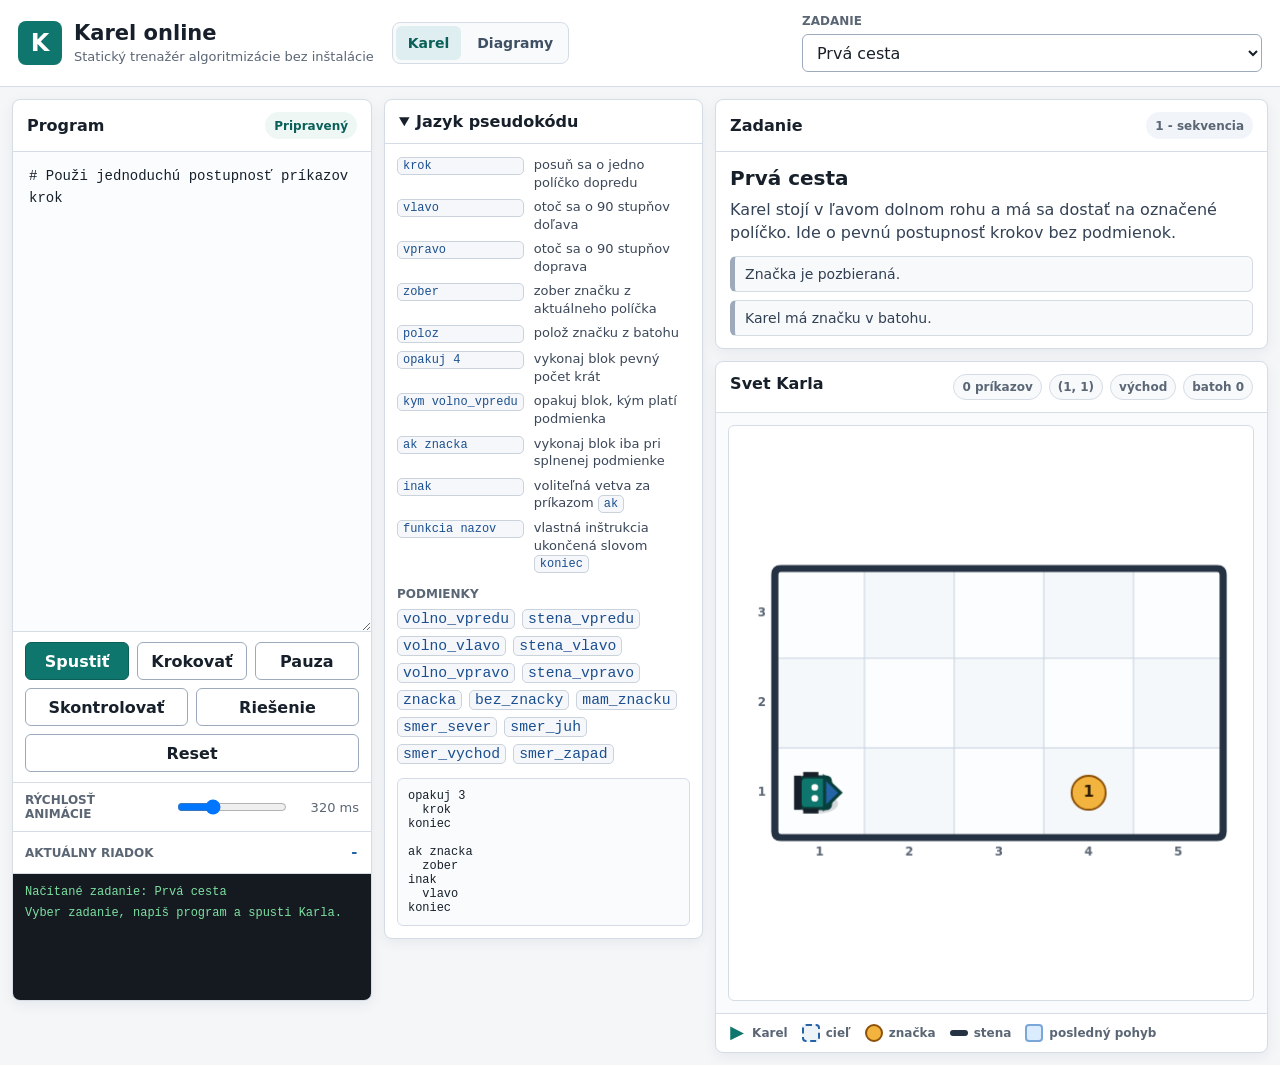
==== index.html @ ad772eb6 "init" ====
<!doctype html>
<html lang="sk">
<head>
  <meta charset="utf-8">
  <meta name="viewport" content="width=device-width, initial-scale=1">
  <title>Karel online</title>
  <link rel="stylesheet" href="styles.css">
</head>
<body>
  <div class="app-shell">
    <header class="topbar">
      <div class="brand-area">
        <a class="brand" href="index.html" aria-label="Karel online">
          <div class="brand-mark" aria-hidden="true">K</div>
          <div>
            <h1>Karel online</h1>
            <p>Statický trenažér algoritmizácie bez inštalácie</p>
          </div>
        </a>
        <nav class="main-nav" aria-label="Navigácia">
          <a class="active" href="index.html">Karel</a>
          <a href="diagramy.html">Diagramy</a>
        </nav>
      </div>

      <div class="top-controls">
        <label class="field field-inline">
          <span>Zadanie</span>
          <select id="worldSelect"></select>
        </label>
      </div>
    </header>

    <main class="workspace">
      <div class="code-zone">
        <section class="panel editor-panel" aria-labelledby="programHeading">
          <div class="panel-heading">
            <h2 id="programHeading">Program</h2>
            <span id="programState" class="status-chip">Pripravený</span>
          </div>

          <textarea id="codeEditor" spellcheck="false" aria-label="Editor pseudokódu"></textarea>

          <div class="run-controls" aria-label="Ovládanie programu">
            <button id="runBtn" type="button" class="primary">Spustiť</button>
            <button id="stepBtn" type="button">Krokovať</button>
            <button id="pauseBtn" type="button">Pauza</button>
            <button id="checkBtn" type="button">Skontrolovať</button>
            <button id="loadExampleBtn" type="button">Riešenie</button>
            <button id="resetBtn" type="button">Reset</button>
          </div>

          <div class="speed-row">
            <label for="speedRange">Rýchlosť animácie</label>
            <input id="speedRange" type="range" min="80" max="900" value="320" step="20">
            <output id="speedValue" for="speedRange">320 ms</output>
          </div>

          <div class="line-state">
            <span>Aktuálny riadok</span>
            <strong id="currentLine">-</strong>
          </div>

          <div id="consoleLog" class="console" aria-live="polite"></div>
        </section>

        <section class="panel reference-panel" aria-labelledby="languageHeading">
          <details open>
            <summary id="languageHeading">Jazyk pseudokódu</summary>
            <div class="reference-grid">
              <code>krok</code><span>posuň sa o jedno políčko dopredu</span>
              <code>vlavo</code><span>otoč sa o 90 stupňov doľava</span>
              <code>vpravo</code><span>otoč sa o 90 stupňov doprava</span>
              <code>zober</code><span>zober značku z aktuálneho políčka</span>
              <code>poloz</code><span>polož značku z batohu</span>
              <code>opakuj 4</code><span>vykonaj blok pevný počet krát</span>
              <code>kym volno_vpredu</code><span>opakuj blok, kým platí podmienka</span>
              <code>ak znacka</code><span>vykonaj blok iba pri splnenej podmienke</span>
              <code>inak</code><span>voliteľná vetva za príkazom <code>ak</code></span>
              <code>funkcia nazov</code><span>vlastná inštrukcia ukončená slovom <code>koniec</code></span>
            </div>

            <p class="subheading">Podmienky</p>
            <div class="token-row">
              <code>volno_vpredu</code>
              <code>stena_vpredu</code>
              <code>volno_vlavo</code>
              <code>stena_vlavo</code>
              <code>volno_vpravo</code>
              <code>stena_vpravo</code>
              <code>znacka</code>
              <code>bez_znacky</code>
              <code>mam_znacku</code>
              <code>smer_sever</code>
              <code>smer_juh</code>
              <code>smer_vychod</code>
              <code>smer_zapad</code>
            </div>

            <pre class="mini-example"><code>opakuj 3
  krok
koniec

ak znacka
  zober
inak
  vlavo
koniec</code></pre>
          </details>
        </section>
      </div>

      <div class="run-zone">
        <section class="panel task-panel" aria-labelledby="taskHeading">
          <div class="panel-heading">
            <h2 id="taskHeading">Zadanie</h2>
            <span id="taskLevel" class="status-chip soft">začiatočník</span>
          </div>
          <h3 id="taskTitle"></h3>
          <p id="taskStory"></p>
          <ul id="goalList" class="goal-list"></ul>
        </section>

        <section class="panel world-panel" aria-labelledby="worldHeading">
          <div class="panel-heading panel-heading-tight">
            <h2 id="worldHeading">Svet Karla</h2>
            <div class="stats">
              <span id="stepCount">0 krokov</span>
              <span id="positionState">(1, 1)</span>
              <span id="directionState">východ</span>
              <span id="bagState">batoh 0</span>
            </div>
          </div>

          <div class="canvas-shell">
            <canvas id="worldCanvas" aria-label="Mapa sveta robota Karla"></canvas>
          </div>

          <div class="legend" aria-label="Legenda mapy">
            <span><i class="legend-karel"></i>Karel</span>
            <span><i class="legend-target"></i>cieľ</span>
            <span><i class="legend-beeper"></i>značka</span>
            <span><i class="legend-wall"></i>stena</span>
            <span><i class="legend-path"></i>posledný pohyb</span>
          </div>
        </section>
      </div>
    </main>
  </div>

  <script src="app.js"></script>
</body>
</html>
---- styles.css ----
:root {
  --page: #f4f6f8;
  --surface: #ffffff;
  --surface-2: #f7f9fb;
  --ink: #17202a;
  --muted: #5b6675;
  --line: #d5dce5;
  --line-strong: #9daabb;
  --accent: #0f766e;
  --accent-strong: #0b5f59;
  --blue: #2563a7;
  --orange: #c36523;
  --danger: #b4232f;
  --success: #197a3e;
  --warning: #9a5a00;
  --shadow: 0 4px 14px rgba(20, 31, 43, 0.06);
  color-scheme: light;
}

* {
  box-sizing: border-box;
}

html,
body {
  min-height: 100%;
}

body {
  margin: 0;
  background: var(--page);
  color: var(--ink);
  font-family: Inter, ui-sans-serif, system-ui, -apple-system, BlinkMacSystemFont, "Segoe UI", sans-serif;
  letter-spacing: 0;
}

button,
select,
textarea,
input {
  font: inherit;
}

a {
  color: inherit;
}

button,
select {
  border: 1px solid var(--line-strong);
  border-radius: 6px;
  background: var(--surface);
  color: var(--ink);
}

button {
  min-height: 38px;
  padding: 0 13px;
  cursor: pointer;
  font-weight: 700;
}

button:hover {
  border-color: var(--accent);
}

button:focus-visible,
select:focus-visible,
textarea:focus-visible,
input:focus-visible {
  outline: 3px solid rgba(37, 99, 167, 0.22);
  outline-offset: 2px;
}

button.primary {
  border-color: var(--accent-strong);
  background: var(--accent);
  color: #ffffff;
}

button.primary:hover {
  background: var(--accent-strong);
}

button.active {
  border-color: var(--blue);
  background: #e8f1fb;
  color: #154a80;
}

.app-shell {
  min-height: 100vh;
  display: flex;
  flex-direction: column;
}

.topbar {
  display: flex;
  align-items: center;
  justify-content: space-between;
  gap: 18px;
  padding: 14px 18px;
  border-bottom: 1px solid var(--line);
  background: rgba(255, 255, 255, 0.94);
  position: sticky;
  top: 0;
  z-index: 10;
  backdrop-filter: blur(8px);
}

.brand-area {
  display: flex;
  align-items: center;
  gap: 18px;
  flex-wrap: wrap;
  min-width: 0;
}

.brand {
  display: flex;
  align-items: center;
  gap: 12px;
  min-width: 240px;
  color: var(--ink);
  text-decoration: none;
}

.brand-mark {
  width: 44px;
  height: 44px;
  display: grid;
  place-items: center;
  border-radius: 8px;
  background: #0f766e;
  color: #ffffff;
  font-size: 24px;
  font-weight: 900;
}

.brand h1 {
  margin: 0;
  font-size: 21px;
  line-height: 1.05;
}

.brand p {
  margin: 4px 0 0;
  color: var(--muted);
  font-size: 13px;
}

.main-nav {
  display: flex;
  gap: 4px;
  padding: 3px;
  border: 1px solid var(--line);
  border-radius: 8px;
  background: #f8fafc;
}

.main-nav a {
  min-height: 34px;
  display: inline-flex;
  align-items: center;
  padding: 0 12px;
  border-radius: 6px;
  color: #405064;
  font-size: 14px;
  font-weight: 800;
  text-decoration: none;
}

.main-nav a:hover {
  background: #eef3f7;
}

.main-nav a.active {
  background: #dfeef0;
  color: var(--accent-strong);
}

.top-controls {
  display: flex;
  align-items: end;
  justify-content: flex-end;
  gap: 10px;
  flex-wrap: wrap;
}

.field {
  display: grid;
  gap: 6px;
  min-width: 0;
}

.field-inline {
  min-width: min(460px, 52vw);
}

.field span,
.speed-row label,
.line-state span {
  color: var(--muted);
  font-size: 12px;
  font-weight: 800;
  text-transform: uppercase;
}

select {
  min-height: 38px;
  padding: 0 10px;
}

select {
  width: 100%;
}

.workspace {
  display: grid;
  grid-template-columns: minmax(680px, 1fr) minmax(440px, 0.8fr);
  gap: 12px;
  padding: 12px;
  align-items: start;
  flex: 1;
}

.code-zone,
.run-zone {
  display: grid;
  gap: 12px;
  min-width: 0;
}

.code-zone {
  grid-template-columns: minmax(360px, 1fr) minmax(270px, 320px);
  align-items: start;
}

.panel {
  border: 1px solid var(--line);
  border-radius: 8px;
  background: var(--surface);
  box-shadow: var(--shadow);
  min-width: 0;
}

.panel-heading {
  display: flex;
  align-items: center;
  justify-content: space-between;
  gap: 12px;
  padding: 12px 14px;
  border-bottom: 1px solid var(--line);
}

.panel-heading-tight {
  align-items: flex-start;
}

.panel-heading h2 {
  margin: 0;
  font-size: 16px;
}

.status-chip {
  display: inline-flex;
  align-items: center;
  min-height: 27px;
  max-width: 180px;
  padding: 4px 9px;
  border-radius: 999px;
  background: #eef7f4;
  color: var(--accent-strong);
  font-size: 12px;
  font-weight: 800;
  white-space: nowrap;
}

.status-chip.soft {
  background: #f1f5f9;
  color: var(--muted);
}

.status-chip.error {
  background: #fff0f1;
  color: var(--danger);
}

.status-chip.success {
  background: #edf9f1;
  color: var(--success);
}

.editor-panel {
  display: grid;
  grid-template-rows: auto minmax(360px, calc(100vh - 420px)) auto auto auto minmax(104px, 14vh);
  overflow: hidden;
}

#codeEditor {
  width: 100%;
  min-height: 330px;
  resize: vertical;
  border: 0;
  border-bottom: 1px solid var(--line);
  padding: 14px 16px;
  color: #15202b;
  background: #fbfcfe;
  font-family: "Cascadia Mono", Consolas, "Liberation Mono", monospace;
  font-size: 14px;
  line-height: 1.55;
  tab-size: 2;
}

.run-controls {
  display: flex;
  gap: 8px;
  flex-wrap: wrap;
  padding: 10px 12px;
  border-bottom: 1px solid var(--line);
}

.run-controls button {
  flex: 1 1 104px;
}

.speed-row {
  display: grid;
  grid-template-columns: auto minmax(110px, 1fr) 64px;
  gap: 10px;
  align-items: center;
  padding: 10px 12px;
  border-bottom: 1px solid var(--line);
}

.speed-row input {
  width: 100%;
}

.speed-row output {
  color: var(--muted);
  font-size: 13px;
  text-align: right;
}

.line-state {
  display: flex;
  align-items: center;
  justify-content: space-between;
  gap: 10px;
  min-height: 42px;
  padding: 0 12px;
  border-bottom: 1px solid var(--line);
}

.line-state strong {
  font-family: "Cascadia Mono", Consolas, monospace;
  color: var(--blue);
}

.console {
  padding: 10px 12px;
  overflow: auto;
  background: #151a21;
  color: #d8e1ec;
  font-family: "Cascadia Mono", Consolas, "Liberation Mono", monospace;
  font-size: 12px;
  line-height: 1.45;
}

.console div {
  margin-bottom: 4px;
}

.console .ok {
  color: #7ee0a1;
}

.console .warn {
  color: #f4c55b;
}

.console .error {
  color: #ff9aa2;
}

.world-panel {
  overflow: hidden;
}

.stats {
  display: flex;
  justify-content: flex-end;
  gap: 7px;
  flex-wrap: wrap;
}

.stats span {
  display: inline-flex;
  align-items: center;
  min-height: 26px;
  padding: 3px 8px;
  border: 1px solid var(--line);
  border-radius: 999px;
  background: var(--surface-2);
  color: var(--muted);
  font-size: 12px;
  font-weight: 800;
  white-space: nowrap;
}

.canvas-shell {
  min-height: 420px;
  height: calc(100vh - 300px);
  max-height: 620px;
  padding: 12px;
  background: #f9fbfd;
}

#worldCanvas {
  width: 100%;
  height: 100%;
  display: block;
  border: 1px solid var(--line);
  border-radius: 6px;
  background: #ffffff;
}

.legend {
  display: flex;
  align-items: center;
  gap: 14px;
  flex-wrap: wrap;
  padding: 10px 12px;
  border-top: 1px solid var(--line);
  color: var(--muted);
  font-size: 12px;
  font-weight: 800;
}

.legend span {
  display: inline-flex;
  align-items: center;
  gap: 6px;
}

.legend i {
  display: inline-block;
  width: 18px;
  height: 18px;
  border-radius: 4px;
}

.legend-karel {
  background: var(--accent);
  clip-path: polygon(12% 12%, 88% 50%, 12% 88%);
}

.legend-beeper {
  border-radius: 50% !important;
  background: #f3b43f;
  border: 2px solid #8d5108;
}

.legend-target {
  background: rgba(37, 99, 167, 0.08);
  border: 2px dashed #2563a7;
}

.legend-wall {
  height: 6px !important;
  background: #253243;
}

.legend-path {
  background: #dcecff;
  border: 2px solid #7aa6d8;
}

.task-panel {
  padding-bottom: 12px;
}

#taskTitle {
  margin: 14px 14px 8px;
  font-size: 20px;
  line-height: 1.2;
}

#taskStory {
  margin: 0 14px 12px;
  color: #344255;
  line-height: 1.45;
}

.goal-list {
  display: grid;
  gap: 8px;
  margin: 0;
  padding: 0 14px;
  list-style: none;
}

.goal-list li {
  border: 1px solid var(--line);
  border-left: 5px solid var(--line-strong);
  border-radius: 6px;
  padding: 9px 10px;
  background: var(--surface-2);
  color: #314053;
  font-size: 14px;
}

.goal-list li.pass {
  border-left-color: var(--success);
  background: #f2fbf5;
}

.goal-list li.fail {
  border-left-color: var(--warning);
  background: #fff8ea;
}

.reference-panel {
  overflow: hidden;
}

details {
  padding: 0 12px 12px;
}

summary {
  margin: 0 -12px 12px;
  padding: 12px 14px;
  border-bottom: 1px solid var(--line);
  cursor: pointer;
  font-size: 16px;
  font-weight: 800;
}

.reference-grid {
  display: grid;
  grid-template-columns: minmax(110px, auto) minmax(0, 1fr);
  gap: 7px 10px;
  align-items: baseline;
  font-size: 13px;
}

code {
  border: 1px solid #cad2dc;
  border-radius: 5px;
  background: #f5f7fa;
  padding: 1px 5px;
  color: #1b4f8f;
  font-family: "Cascadia Mono", Consolas, "Liberation Mono", monospace;
  font-size: 0.92em;
}

.reference-grid span {
  color: #3b4758;
  line-height: 1.35;
}

.subheading {
  margin: 14px 0 8px;
  color: var(--muted);
  font-size: 12px;
  font-weight: 900;
  text-transform: uppercase;
}

.token-row {
  display: flex;
  gap: 7px;
  flex-wrap: wrap;
}

.mini-example {
  margin: 14px 0 0;
  padding: 10px;
  border: 1px solid var(--line);
  border-radius: 6px;
  background: #f9fbfd;
  overflow: auto;
  font-size: 13px;
}

.mini-example code {
  display: block;
  border: 0;
  padding: 0;
  background: transparent;
  color: #17202a;
}

.diagram-main {
  width: min(1180px, calc(100% - 24px));
  margin: 0 auto;
  padding: 14px 0 28px;
  display: grid;
  gap: 14px;
}

.content-panel {
  padding: 16px;
}

.content-panel h2,
.content-panel h3 {
  margin: 0;
}

.content-panel p {
  color: #344255;
  line-height: 1.5;
}

.intro-section {
  display: grid;
  gap: 8px;
}

.intro-section h2 {
  font-size: 24px;
}

.intro-section p {
  max-width: 920px;
  margin: 0;
}

.section-title {
  display: grid;
  gap: 6px;
  margin-bottom: 14px;
}

.section-title p {
  margin: 0;
}

.symbol-grid {
  display: grid;
  grid-template-columns: repeat(2, minmax(0, 1fr));
  gap: 10px;
}

.symbol-card {
  display: grid;
  grid-template-columns: 152px minmax(0, 1fr);
  gap: 14px;
  align-items: center;
  min-height: 132px;
  padding: 14px;
  border: 1px solid var(--line);
  border-radius: 8px;
  background: var(--surface-2);
}

.symbol-card h3 {
  margin: 0 0 5px;
  font-size: 16px;
}

.symbol-card p {
  margin: 4px 0 0;
  font-size: 14px;
}

.symbol-example {
  color: var(--muted);
  font-size: 13px;
}

.symbol-canvas {
  min-height: 104px;
  display: grid;
  place-items: center;
}

.flow-shape {
  width: 128px;
  min-height: 50px;
  display: grid;
  place-items: center;
  border: 2px solid #263241;
  background: #ffffff;
  color: #17202a;
  font-size: 13px;
  font-weight: 800;
  text-align: center;
  line-height: 1.15;
}

.flow-shape.terminator {
  border-radius: 999px;
}

.flow-shape.process {
  border-radius: 2px;
}

.flow-shape.decision {
  width: 82px;
  height: 82px;
  min-height: 82px;
  transform: rotate(45deg);
}

.flow-shape.decision span {
  transform: rotate(-45deg);
  max-width: 66px;
}

.flow-shape.data {
  border-radius: 2px;
  transform: skew(-16deg);
}

.flow-shape.data span {
  transform: skew(16deg);
}

.flow-shape.connector {
  width: 46px;
  height: 46px;
  min-height: 46px;
  border-radius: 50%;
}

.flow-line-demo {
  width: 132px;
  height: 30px;
  position: relative;
}

.flow-line-demo::before {
  content: "";
  position: absolute;
  left: 8px;
  right: 16px;
  top: 14px;
  height: 2px;
  background: #263241;
}

.flow-line-demo::after {
  content: "";
  position: absolute;
  right: 6px;
  top: 8px;
  border-left: 12px solid #263241;
  border-top: 7px solid transparent;
  border-bottom: 7px solid transparent;
}

.decision-symbol {
  position: relative;
  width: 150px;
  height: 112px;
}

.decision-symbol .flow-shape {
  position: absolute;
  top: 0;
  left: 34px;
}

.decision-branch {
  position: absolute;
  top: 86px;
  width: 44px;
  height: 2px;
  background: #263241;
}

.decision-branch.yes {
  left: 17px;
}

.decision-branch.no {
  right: 17px;
}

.decision-branch.yes::after,
.decision-branch.no::after {
  content: "";
  position: absolute;
  top: -5px;
}

.decision-branch.yes::after {
  left: -7px;
  border-right: 9px solid #263241;
  border-top: 6px solid transparent;
  border-bottom: 6px solid transparent;
}

.decision-branch.no::after {
  right: -7px;
  border-left: 9px solid #263241;
  border-top: 6px solid transparent;
  border-bottom: 6px solid transparent;
}

.branch-label {
  position: absolute;
  bottom: 0;
  color: var(--muted);
  font-size: 12px;
  font-weight: 900;
}

.branch-label.yes {
  left: 0;
}

.branch-label.no {
  right: 0;
}

.rules-list {
  columns: 2;
  column-gap: 28px;
  margin: 14px 0 0;
  padding-left: 20px;
  color: #344255;
}

.rules-list li {
  margin: 0 0 8px;
  break-inside: avoid;
}

.drawio-callout {
  display: grid;
  grid-template-columns: minmax(0, 1fr) auto;
  gap: 16px;
  align-items: center;
  border-left: 5px solid var(--accent);
}

.drawio-callout p {
  margin: 8px 0 0;
}

.drawio-button {
  min-height: 42px;
  display: inline-flex;
  align-items: center;
  justify-content: center;
  padding: 0 16px;
  border: 1px solid var(--accent-strong);
  border-radius: 6px;
  background: var(--accent);
  color: #ffffff;
  font-weight: 900;
  text-decoration: none;
  white-space: nowrap;
}

.flowchart-example {
  overflow-x: auto;
}

.flowchart-svg {
  width: 100%;
  min-width: 620px;
  height: auto;
  display: block;
}

.exercise-grid {
  display: grid;
  grid-template-columns: repeat(2, minmax(0, 1fr));
  gap: 10px;
}

.exercise-card {
  display: grid;
  grid-template-columns: auto minmax(0, 1fr);
  gap: 10px;
  padding: 14px;
  border: 1px solid var(--line);
  border-radius: 8px;
  background: var(--surface-2);
}

.exercise-number {
  width: 32px;
  height: 32px;
  display: grid;
  place-items: center;
  border-radius: 50%;
  background: #e5edf4;
  color: #29384b;
  font-weight: 900;
}

.exercise-card h3 {
  margin: 1px 0 6px;
  font-size: 17px;
}

.exercise-card p {
  margin: 0;
  font-size: 14px;
}

.exercise-focus {
  margin-top: 10px;
  color: var(--muted);
  font-size: 13px;
  font-weight: 800;
}

@media (max-width: 1240px) {
  .workspace {
    grid-template-columns: 1fr;
  }
}

@media (max-width: 920px) {
  .topbar {
    align-items: stretch;
    flex-direction: column;
  }

  .brand-area {
    justify-content: space-between;
  }

  .top-controls {
    justify-content: stretch;
    align-self: stretch;
    max-width: 100%;
  }

  .field-inline {
    flex: 1 0 100%;
    min-width: 0;
  }

  .top-controls button {
    flex: 1 1 140px;
  }

  .workspace {
    grid-template-columns: 1fr;
  }

  .code-zone {
    grid-template-columns: 1fr;
  }

  .editor-panel {
    grid-template-rows: auto minmax(280px, 44vh) auto auto auto minmax(96px, 16vh);
  }

  .canvas-shell {
    height: 62vh;
    min-height: 360px;
  }

  .symbol-grid,
  .exercise-grid {
    grid-template-columns: 1fr;
  }

  .drawio-callout {
    grid-template-columns: 1fr;
  }

}

@media (max-width: 560px) {
  .workspace {
    padding: 8px;
  }

  .topbar {
    padding: 12px;
  }

  .brand {
    min-width: 0;
  }

  .brand p {
    display: none;
  }

  .brand-area {
    align-items: flex-start;
    flex-direction: column;
    gap: 10px;
  }

  .main-nav {
    width: 100%;
  }

  .main-nav a {
    flex: 1;
    justify-content: center;
  }

  .top-controls {
    display: grid;
    grid-template-columns: 1fr;
  }

  .top-controls button {
    width: 100%;
  }

  .run-controls button {
    flex-basis: 100%;
  }

  .speed-row {
    grid-template-columns: 1fr;
  }

  .speed-row output {
    text-align: left;
  }

  .panel-heading-tight {
    flex-direction: column;
  }

  .stats {
    justify-content: flex-start;
  }

  .reference-grid {
    grid-template-columns: 1fr;
  }

  .diagram-main {
    width: calc(100% - 16px);
    padding-top: 8px;
  }

  .content-panel {
    padding: 14px;
  }

  .symbol-card {
    grid-template-columns: 1fr;
  }

  .rules-list {
    columns: 1;
  }

  .exercise-card {
    grid-template-columns: 1fr;
  }
}
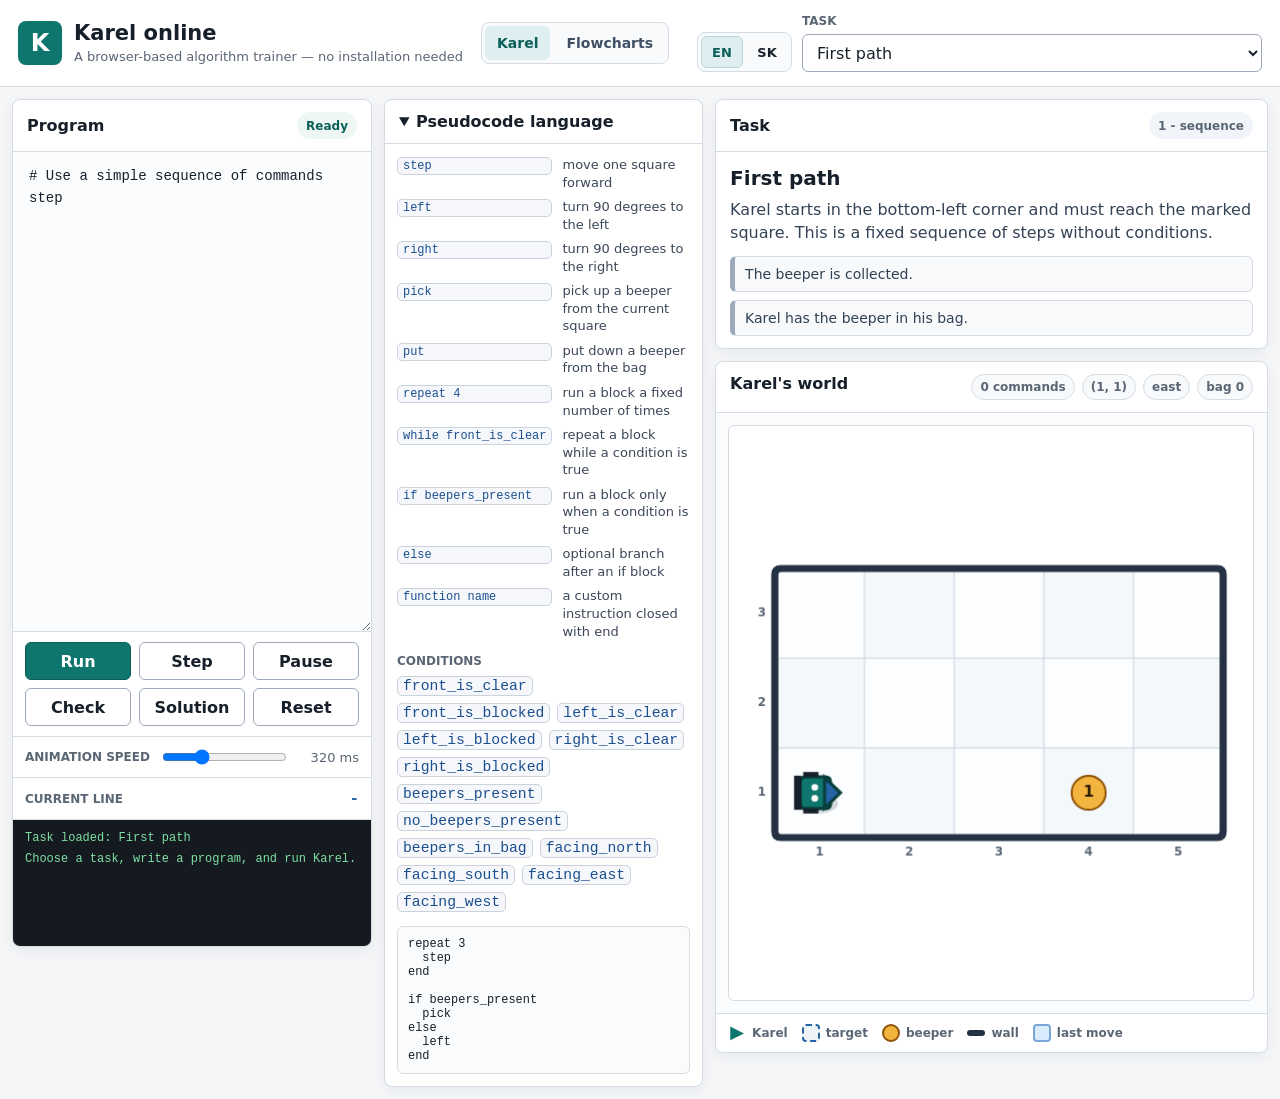
==== commit 589dd4bd: "Add English default and Slovak language switch" ====
--- a/index.html
+++ b/index.html
@@ -1,5 +1,5 @@
 <!doctype html>
-<html lang="sk">
+<html lang="en">
 <head>
   <meta charset="utf-8">
   <meta name="viewport" content="width=device-width, initial-scale=1">
@@ -14,18 +14,22 @@
           <div class="brand-mark" aria-hidden="true">K</div>
           <div>
             <h1>Karel online</h1>
-            <p>Statický trenažér algoritmizácie bez inštalácie</p>
+            <p data-i18n="tagline">A browser-based algorithm trainer — no installation needed</p>
           </div>
         </a>
-        <nav class="main-nav" aria-label="Navigácia">
+        <nav class="main-nav" aria-label="Navigation" data-i18n-aria="navLabel">
           <a class="active" href="index.html">Karel</a>
-          <a href="diagramy.html">Diagramy</a>
+          <a href="diagramy.html" data-i18n="navDiagrams">Flowcharts</a>
         </nav>
       </div>
 
       <div class="top-controls">
+        <div id="languageSwitch" class="language-switch" role="group" aria-label="Language" data-i18n-aria="languageLabel">
+          <button type="button" data-lang="en" aria-pressed="true">EN</button>
+          <button type="button" data-lang="sk" aria-pressed="false">SK</button>
+        </div>
         <label class="field field-inline">
-          <span>Zadanie</span>
+          <span data-i18n="taskSelect">Task</span>
           <select id="worldSelect"></select>
         </label>
       </div>
@@ -36,28 +40,28 @@
         <section class="panel editor-panel" aria-labelledby="programHeading">
           <div class="panel-heading">
             <h2 id="programHeading">Program</h2>
-            <span id="programState" class="status-chip">Pripravený</span>
+            <span id="programState" class="status-chip">Ready</span>
           </div>
 
-          <textarea id="codeEditor" spellcheck="false" aria-label="Editor pseudokódu"></textarea>
+          <textarea id="codeEditor" spellcheck="false" aria-label="Pseudocode editor" data-i18n-aria="editorAria"></textarea>
 
-          <div class="run-controls" aria-label="Ovládanie programu">
-            <button id="runBtn" type="button" class="primary">Spustiť</button>
-            <button id="stepBtn" type="button">Krokovať</button>
-            <button id="pauseBtn" type="button">Pauza</button>
-            <button id="checkBtn" type="button">Skontrolovať</button>
-            <button id="loadExampleBtn" type="button">Riešenie</button>
-            <button id="resetBtn" type="button">Reset</button>
+          <div class="run-controls" aria-label="Program controls" data-i18n-aria="controlsAria">
+            <button id="runBtn" type="button" class="primary" data-i18n="run">Run</button>
+            <button id="stepBtn" type="button" data-i18n="step">Step</button>
+            <button id="pauseBtn" type="button" data-i18n="pause">Pause</button>
+            <button id="checkBtn" type="button" data-i18n="check">Check</button>
+            <button id="loadExampleBtn" type="button" data-i18n="solution">Solution</button>
+            <button id="resetBtn" type="button" data-i18n="reset">Reset</button>
           </div>
 
           <div class="speed-row">
-            <label for="speedRange">Rýchlosť animácie</label>
+            <label for="speedRange" data-i18n="animationSpeed">Animation speed</label>
             <input id="speedRange" type="range" min="80" max="900" value="320" step="20">
             <output id="speedValue" for="speedRange">320 ms</output>
           </div>
 
           <div class="line-state">
-            <span>Aktuálny riadok</span>
+            <span data-i18n="currentLine">Current line</span>
             <strong id="currentLine">-</strong>
           </div>
 
@@ -66,46 +70,32 @@
 
         <section class="panel reference-panel" aria-labelledby="languageHeading">
           <details open>
-            <summary id="languageHeading">Jazyk pseudokódu</summary>
+            <summary id="languageHeading" data-i18n="pseudocodeLanguage">Pseudocode language</summary>
             <div class="reference-grid">
-              <code>krok</code><span>posuň sa o jedno políčko dopredu</span>
-              <code>vlavo</code><span>otoč sa o 90 stupňov doľava</span>
-              <code>vpravo</code><span>otoč sa o 90 stupňov doprava</span>
-              <code>zober</code><span>zober značku z aktuálneho políčka</span>
-              <code>poloz</code><span>polož značku z batohu</span>
-              <code>opakuj 4</code><span>vykonaj blok pevný počet krát</span>
-              <code>kym volno_vpredu</code><span>opakuj blok, kým platí podmienka</span>
-              <code>ak znacka</code><span>vykonaj blok iba pri splnenej podmienke</span>
-              <code>inak</code><span>voliteľná vetva za príkazom <code>ak</code></span>
-              <code>funkcia nazov</code><span>vlastná inštrukcia ukončená slovom <code>koniec</code></span>
+              <code data-i18n="ref.stepCode">step</code><span data-i18n="ref.stepDesc">move one square forward</span>
+              <code data-i18n="ref.leftCode">left</code><span data-i18n="ref.leftDesc">turn 90 degrees to the left</span>
+              <code data-i18n="ref.rightCode">right</code><span data-i18n="ref.rightDesc">turn 90 degrees to the right</span>
+              <code data-i18n="ref.pickCode">pick</code><span data-i18n="ref.pickDesc">pick up a beeper from the current square</span>
+              <code data-i18n="ref.putCode">put</code><span data-i18n="ref.putDesc">put down a beeper from the bag</span>
+              <code data-i18n="ref.repeatCode">repeat 4</code><span data-i18n="ref.repeatDesc">run a block a fixed number of times</span>
+              <code data-i18n="ref.whileCode">while front_is_clear</code><span data-i18n="ref.whileDesc">repeat a block while a condition is true</span>
+              <code data-i18n="ref.ifCode">if beepers_present</code><span data-i18n="ref.ifDesc">run a block only when a condition is true</span>
+              <code data-i18n="ref.elseCode">else</code><span data-i18n="ref.elseDesc">optional branch after an if block</span>
+              <code data-i18n="ref.functionCode">function name</code><span data-i18n="ref.functionDesc">a custom instruction closed with end</span>
             </div>
 
-            <p class="subheading">Podmienky</p>
-            <div class="token-row">
-              <code>volno_vpredu</code>
-              <code>stena_vpredu</code>
-              <code>volno_vlavo</code>
-              <code>stena_vlavo</code>
-              <code>volno_vpravo</code>
-              <code>stena_vpravo</code>
-              <code>znacka</code>
-              <code>bez_znacky</code>
-              <code>mam_znacku</code>
-              <code>smer_sever</code>
-              <code>smer_juh</code>
-              <code>smer_vychod</code>
-              <code>smer_zapad</code>
-            </div>
+            <p class="subheading" data-i18n="conditions">Conditions</p>
+            <div id="conditionTokens" class="token-row"></div>
 
-            <pre class="mini-example"><code>opakuj 3
-  krok
-koniec
+            <pre class="mini-example"><code data-i18n="ref.example">repeat 3
+  step
+end
 
-ak znacka
-  zober
-inak
-  vlavo
-koniec</code></pre>
+if beepers_present
+  pick
+else
+  left
+end</code></pre>
           </details>
         </section>
       </div>
@@ -113,8 +103,8 @@
       <div class="run-zone">
         <section class="panel task-panel" aria-labelledby="taskHeading">
           <div class="panel-heading">
-            <h2 id="taskHeading">Zadanie</h2>
-            <span id="taskLevel" class="status-chip soft">začiatočník</span>
+            <h2 id="taskHeading" data-i18n="taskHeading">Task</h2>
+            <span id="taskLevel" class="status-chip soft">beginner</span>
           </div>
           <h3 id="taskTitle"></h3>
           <p id="taskStory"></p>
@@ -123,31 +113,32 @@
 
         <section class="panel world-panel" aria-labelledby="worldHeading">
           <div class="panel-heading panel-heading-tight">
-            <h2 id="worldHeading">Svet Karla</h2>
+            <h2 id="worldHeading" data-i18n="worldHeading">Karel's world</h2>
             <div class="stats">
-              <span id="stepCount">0 krokov</span>
+              <span id="stepCount">0 commands</span>
               <span id="positionState">(1, 1)</span>
-              <span id="directionState">východ</span>
-              <span id="bagState">batoh 0</span>
+              <span id="directionState">east</span>
+              <span id="bagState">bag 0</span>
             </div>
           </div>
 
           <div class="canvas-shell">
-            <canvas id="worldCanvas" aria-label="Mapa sveta robota Karla"></canvas>
+            <canvas id="worldCanvas" aria-label="Map of Karel's world" data-i18n-aria="canvasAria"></canvas>
           </div>
 
-          <div class="legend" aria-label="Legenda mapy">
+          <div class="legend" aria-label="Map legend" data-i18n-aria="legendAria">
             <span><i class="legend-karel"></i>Karel</span>
-            <span><i class="legend-target"></i>cieľ</span>
-            <span><i class="legend-beeper"></i>značka</span>
-            <span><i class="legend-wall"></i>stena</span>
-            <span><i class="legend-path"></i>posledný pohyb</span>
+            <span><i class="legend-target"></i><span data-i18n="legend.target">target</span></span>
+            <span><i class="legend-beeper"></i><span data-i18n="legend.beeper">beeper</span></span>
+            <span><i class="legend-wall"></i><span data-i18n="legend.wall">wall</span></span>
+            <span><i class="legend-path"></i><span data-i18n="legend.lastMove">last move</span></span>
           </div>
         </section>
       </div>
     </main>
   </div>
 
+  <script src="i18n.js"></script>
   <script src="app.js"></script>
 </body>
 </html>
--- a/styles.css
+++ b/styles.css
@@ -187,6 +187,30 @@
   flex-wrap: wrap;
 }
 
+.language-switch {
+  display: inline-flex;
+  gap: 3px;
+  padding: 3px;
+  border: 1px solid var(--line);
+  border-radius: 8px;
+  background: #f8fafc;
+}
+
+.language-switch button {
+  min-width: 42px;
+  min-height: 32px;
+  padding: 0 9px;
+  border-color: transparent;
+  background: transparent;
+  font-size: 13px;
+}
+
+.language-switch button.active {
+  border-color: #b9d6d8;
+  background: #dfeef0;
+  color: var(--accent-strong);
+}
+
 .field {
   display: grid;
   gap: 6px;
